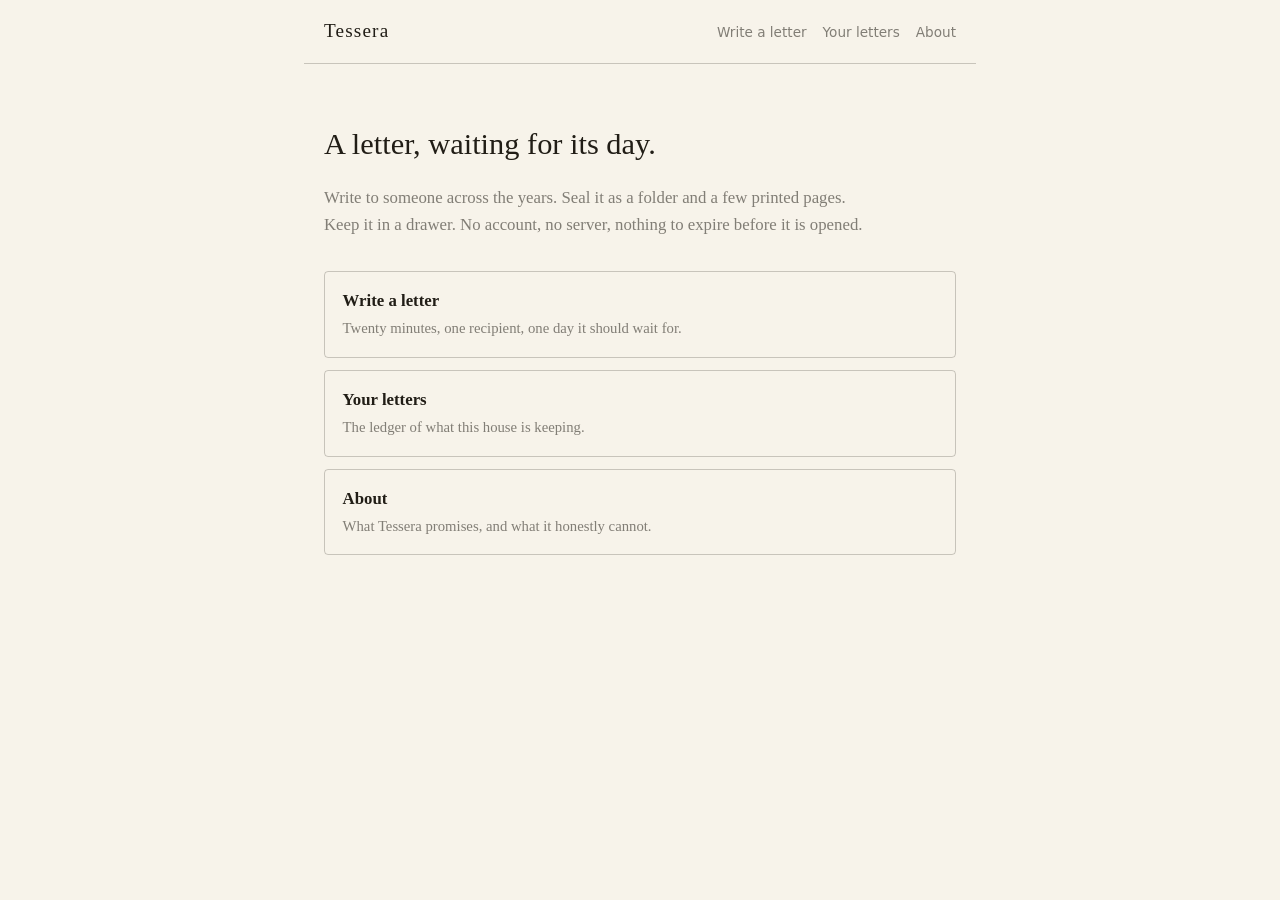
==== app.html @ 47feaee8 "feat(shell): the landing becomes the front door; app keeps the quiet path at app.html Co-Authored-By" ====
<!doctype html>
<html lang="en">
<head>
<meta charset="utf-8">
<meta name="viewport" content="width=device-width, initial-scale=1">
<meta name="color-scheme" content="light dark">
<title>Tessera · letters across time</title>
<link rel="icon" href='data:image/svg+xml,<svg xmlns="http://www.w3.org/2000/svg" viewBox="0 0 16 16"><circle cx="8" cy="8" r="6.5" fill="none" stroke="%238a4b2d" stroke-width="2"/><path d="M8 1.5 A6.5 6.5 0 0 1 8 14.5" fill="%238a4b2d"/></svg>'>
<link rel="stylesheet" href="style.css">
<link rel="stylesheet" href="print.css">
</head>
<body>
<header class="site-head">
  <a class="wordmark" href="#home">Tessera</a>
  <nav class="site-nav">
    <a class="nav-link" href="#write">Write a letter</a>
    <a class="nav-link" href="#letters">Your letters</a>
    <a class="nav-link" href="#about">About</a>
  </nav>
</header>

<main>
  <section id="screen-home">
    <h1 class="home-title">A letter, waiting for its day.</h1>
    <p class="home-lede">Write to someone across the years. Seal it as a folder and a few printed pages. Keep it in a drawer. No account, no server, nothing to expire before it is opened.</p>
    <div class="doors">
      <a class="door" href="#write"><strong>Write a letter</strong><span>Twenty minutes, one recipient, one day it should wait for.</span></a>
      <a class="door" href="#letters"><strong>Your letters</strong><span>The ledger of what this house is keeping.</span></a>
      <a class="door" href="#about"><strong>About</strong><span>What Tessera promises, and what it honestly cannot.</span></a>
    </div>
  </section>

  <section id="screen-write" hidden>
    <div id="compose-root"></div>
  </section>

  <section id="screen-letters" hidden>
    <div id="registry-root"></div>
  </section>

  <section id="screen-about" hidden>
    <h2 class="screen-title">About Tessera</h2>
    <p>Tessera is a writing room for letters that open years from now. Each sealed letter is an ordinary folder of plain files and a small print kit. The paper is the letter; the folder is its convenience copy.</p>
    <p>The format is public domain and documented inside every letter, so a folder found in forty years explains itself. The tool is a single page that works offline, from a USB stick if it must.</p>
    <h3 id="honesty">The honest part</h3>
    <p>Tessera cannot stop anyone opening a letter early, and will not pretend it can. Sealing here is ritual and custody, not enforcement. There are no delivery promises, because there is no deliverer. What holds instead: a named keeper, a printed date, and the small ceremony of a token broken in two.</p>
    <p class="hint">Your letters never leave this device. There is no account and no analytics of any kind.</p>
    <p class="hint"><span id="version-note"></span> · spec CC0 · code MIT</p>
  </section>
</main>

<div id="print-overlay" hidden>
  <div class="print-toolbar">
    <button id="print-close" class="btn-quiet">Back</button>
    <button id="print-go" class="btn-primary">Print the kit</button>
  </div>
  <div id="print-root"></div>
</div>

<script src="data/occasions.js"></script>
<script src="js/manifest.js"></script>
<script src="js/token.js"></script>
<script src="js/zip.js"></script>
<script src="js/state.js"></script>
<script src="js/export.js"></script>
<script src="js/print.js"></script>
<script src="js/registry.js"></script>
<script src="js/compose.js"></script>
<script src="js/main.js"></script>
</body>
</html>
---- style.css ----
/* Tessera — paper & ink. Screen layer first, print engine at the bottom. */

/* App-owned faces (fonts/, OFL). Local relative URLs only — never a network
   fetch (century check A). System stacks remain as fallbacks: a copy with
   fonts/ stripped still prints sanely (century check C). */
@font-face {
  font-family: 'Young Serif';
  src: url('fonts/YoungSerif-Regular.ttf') format('truetype');
  font-weight: 400; font-style: normal; font-display: swap;
}
@font-face {
  font-family: 'Courier Prime';
  src: url('fonts/CourierPrime-Regular.ttf') format('truetype');
  font-weight: 400; font-style: normal; font-display: swap;
}
@font-face {
  font-family: 'Courier Prime';
  src: url('fonts/CourierPrime-Bold.ttf') format('truetype');
  font-weight: 700; font-style: normal; font-display: swap;
}
@font-face {
  font-family: 'Courier Prime';
  src: url('fonts/CourierPrime-Italic.ttf') format('truetype');
  font-weight: 400; font-style: italic; font-display: swap;
}

:root {
  --paper: #f7f3ea; --ink: #211d16; --wax: #8a4b2d;
  --faint: rgba(33, 29, 22, 0.55); --hairline: rgba(33, 29, 22, 0.22);
  --serif: Georgia, 'Iowan Old Style', 'Palatino Linotype', 'Book Antiqua', 'Times New Roman', serif;
  --ui: system-ui, sans-serif;
  --display: 'Young Serif', Georgia, 'Iowan Old Style', 'Palatino Linotype', 'Book Antiqua', 'Times New Roman', serif;
  --typewriter: 'Courier Prime', ui-monospace, monospace;
}
@media (prefers-color-scheme: dark) {
  :root { --paper: #1c1813; --ink: #e8e0d0; --wax: #c96f42;
          --faint: rgba(232, 224, 208, 0.55); --hairline: rgba(232, 224, 208, 0.22); }
}
* { box-sizing: border-box; }
body { margin: 0; background: var(--paper); color: var(--ink);
       font: 1.05rem/1.6 var(--serif); }
main { max-width: 42rem; margin: 0 auto; padding: 1rem 1.25rem 4rem; }

.site-head { display: flex; justify-content: space-between; align-items: baseline;
             max-width: 42rem; margin: 0 auto; padding: 1rem 1.25rem;
             border-bottom: 1px solid var(--hairline); }
.wordmark { font-family: var(--serif); font-size: 1.2rem; letter-spacing: 0.06em;
            color: var(--ink); text-decoration: none; }
.site-nav { display: flex; gap: 1rem; font-family: var(--ui); font-size: 0.85rem; }
.nav-link { color: var(--faint); text-decoration: none; }
.nav-link.nav-on { color: var(--wax); }

.home-title { font-weight: normal; font-size: 1.9rem; margin: 2.5rem 0 0.5rem; }
.home-lede { color: var(--faint); max-width: 34rem; }
.doors { display: grid; gap: 0.75rem; margin-top: 2rem; }
.door { display: grid; gap: 0.15rem; padding: 1rem 1.1rem; border: 1px solid var(--hairline);
        border-radius: 4px; color: var(--ink); text-decoration: none; }
.door:hover { border-color: var(--wax); }
.door span { color: var(--faint); font-size: 0.92rem; }

.screen-title, .compose-q { font-weight: normal; font-size: 1.5rem; margin: 2rem 0 0.75rem; }
.compose-sub { font-weight: normal; font-size: 1.1rem; color: var(--faint); margin: 1.5rem 0 0.5rem; }
.compose-progress { font-family: var(--ui); font-size: 0.8rem; color: var(--faint); margin: 1.5rem 0 0; }
.hint { color: var(--faint); font-size: 0.92rem; }
.date-words { color: var(--wax); font-style: italic; }

.field, .letter-input { width: 100%; padding: 0.6rem 0.7rem; font: inherit;
  color: var(--ink); background: transparent; border: 1px solid var(--hairline); border-radius: 3px; }
.field:focus, .letter-input:focus { outline: none; border-color: var(--wax); }
.letter-input { min-height: 55vh; line-height: 1.7; resize: vertical; max-width: 65ch; }

.btn-primary, .btn-quiet, .chip { font-family: var(--ui); font-size: 0.9rem;
  padding: 0.55rem 1rem; border-radius: 3px; cursor: pointer; }
.btn-primary { background: var(--wax); color: var(--paper); border: 1px solid var(--wax); }
.btn-quiet { background: transparent; color: var(--ink); border: 1px solid var(--hairline); }
.btn-small { padding: 0.3rem 0.6rem; font-size: 0.8rem; }
.btn-link { text-decoration: none; display: inline-block; }
.chips { display: flex; flex-wrap: wrap; gap: 0.5rem; margin: 0.75rem 0; }
.chip { background: transparent; border: 1px solid var(--hairline); color: var(--ink); }
.chip[aria-pressed="true"], .chip.chip-on { border-color: var(--wax); color: var(--wax); }
.check-row { display: flex; gap: 0.5rem; align-items: baseline; margin: 1rem 0; color: var(--faint); }
.compose-nav { display: flex; justify-content: space-between; gap: 0.75rem; margin-top: 2rem; }

.prompts { border-left: 2px solid var(--hairline); padding: 0.25rem 0 0.25rem 1rem;
           margin: 0.75rem 0; color: var(--faint); font-style: italic; font-size: 0.95rem; }
.prompt { margin: 0.35rem 0; }

.seal-facts { display: grid; grid-template-columns: max-content 1fr; gap: 0.3rem 1rem; }
.seal-facts dt { color: var(--faint); }
.seal-facts dd { margin: 0; }
.letter-preview { border: 1px solid var(--hairline); padding: 1rem; max-height: 14rem;
                  overflow: auto; white-space: pre-wrap; font-size: 0.95rem; }
.sealed-wrap { text-align: center; }
.sealed-token { max-width: 240px; margin: 1.5rem auto; animation: seal-in 1.4s ease-out; }
.sealed-token svg { width: 100%; height: auto; }
.sealed-id { font-family: var(--ui); letter-spacing: 0.08em; }
@keyframes seal-in { from { opacity: 0; transform: scale(0.92); } to { opacity: 1; transform: none; } }
@media (prefers-reduced-motion: reduce) { .sealed-token { animation: none; } }

.ledger { display: grid; gap: 0.6rem; }
.ledger-row { display: flex; justify-content: space-between; gap: 0.75rem; align-items: start;
              border: 1px solid var(--hairline); border-radius: 4px; padding: 0.75rem 0.9rem; }
.ledger-to { margin: 0 0 0.15rem; }
.ledger-meta { margin: 0; color: var(--faint); font-size: 0.9rem; }
.ledger-id { margin: 0.25rem 0 0; font-family: var(--ui); font-size: 0.75rem; color: var(--faint); }
.ledger-actions { display: grid; gap: 0.35rem; justify-items: end; }
/* The print engine (overlay, sheets, @media print) lives in print.css —
   shared by every door that shows the kit. */
---- print.css ----
/* print.css — the print kit's engine, shared by every door. Self-sufficient:
   faces and fallbacks are declared here; @font-face lives with each page's
   own stylesheet (style.css and landing/landing.css both name the same
   families). Moved from style.css 2026-07-10, rules unchanged. */
#print-overlay {
  --display: 'Young Serif', Georgia, 'Iowan Old Style', 'Palatino Linotype', 'Book Antiqua', 'Times New Roman', serif;
  --typewriter: 'Courier Prime', ui-monospace, monospace;
}

.mono { font-family: ui-monospace, monospace; }

/* ---- print overlay (screen preview: stacked paper cards) ---- */
#print-overlay { position: fixed; inset: 0; overflow: auto; background: var(--paper, #f7f3ea); padding: 1rem; z-index: 90; }
.print-toolbar { display: flex; justify-content: space-between; max-width: 46rem; margin: 0 auto 1rem; }
.sheet { background: #fdfbf5; color: #211d16; max-width: 46rem; margin: 0 auto 1.5rem;
         padding: 2.2rem 2.4rem; border: 1px solid rgba(33,29,22,0.18); box-shadow: 0 1px 4px rgba(0,0,0,0.08); }
.sheet-footer { margin-top: 1.5rem; padding-top: 0.5rem; border-top: 1px solid rgba(33,29,22,0.25);
                font-family: var(--typewriter); font-size: 8.5pt; color: rgba(33,29,22,0.6);
                display: flex; justify-content: space-between; }
.cover-rule { border-top: 1px solid rgba(33,29,22,0.4); margin: 1.2rem 0; }
.cover-kicker { font-family: var(--display); font-size: 9pt; letter-spacing: 0.14em; text-transform: uppercase; }
.cover-title { font-family: var(--display); font-weight: normal; font-size: 1.6rem; }
.cover-plea { font-family: var(--display); font-style: italic; }
.cover-promises { margin-top: 1.2rem; font-size: 0.95rem; }
.letter-body { white-space: pre-wrap; max-width: 65ch; }
.readme-pre { white-space: pre-wrap; font-family: var(--typewriter); font-size: 9.5pt; line-height: 1.5; }
.sheet-heading { font-family: var(--display); font-weight: normal; }
.sheet-note { color: rgba(33,29,22,0.6); font-size: 0.9rem; }
.token-holder svg { max-width: 100%; height: auto; }
.register-table { width: 100%; border-collapse: collapse; font-size: 10pt; }
.register-table td, .register-table th { border-bottom: 1px solid rgba(33,29,22,0.25);
                  padding: 0.35rem 0.5rem; text-align: left; }

/* ---- the print engine itself ---- */
@page { margin: 15mm; }
@media print {
  body > *:not(#print-overlay) { display: none !important; }
  #print-overlay { position: static; overflow: visible; padding: 0; background: #fff; }
  .print-toolbar { display: none; }
  .sheet { border: none; box-shadow: none; max-width: none; margin: 0; padding: 0 6mm;
           break-after: page; font-size: 11.5pt; }
  .sheet:last-child { break-after: auto; }
  .letter-body { font-size: 11.5pt; }
}
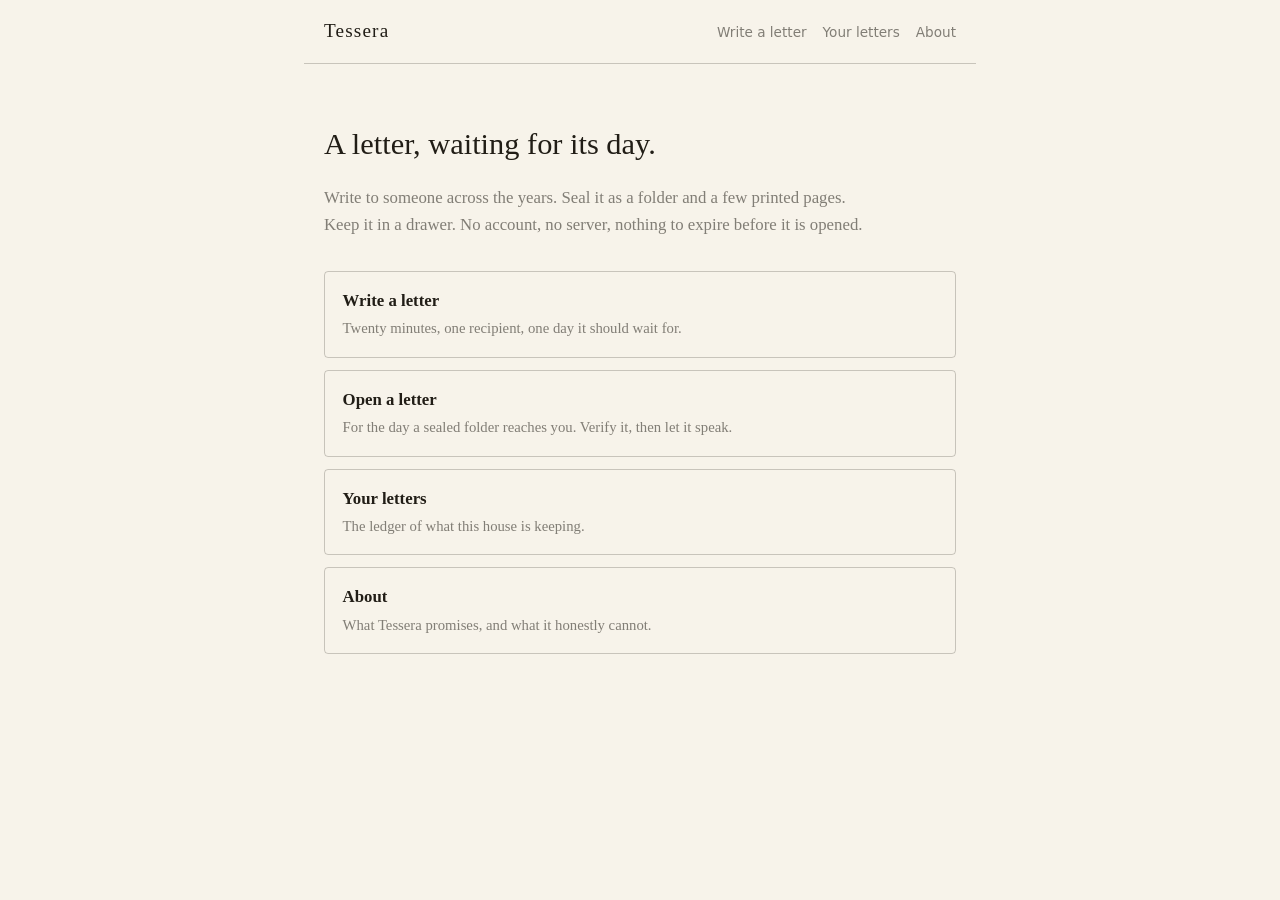
==== commit 2dcc986b: "feat(open): the fourth door — intake, verify, and the date check Drop or choose a zip; facts, finger" ====
--- a/app.html
+++ b/app.html
@@ -25,6 +25,7 @@
     <p class="home-lede">Write to someone across the years. Seal it as a folder and a few printed pages. Keep it in a drawer. No account, no server, nothing to expire before it is opened.</p>
     <div class="doors">
       <a class="door" href="#write"><strong>Write a letter</strong><span>Twenty minutes, one recipient, one day it should wait for.</span></a>
+      <a class="door" href="#open"><strong>Open a letter</strong><span>For the day a sealed folder reaches you. Verify it, then let it speak.</span></a>
       <a class="door" href="#letters"><strong>Your letters</strong><span>The ledger of what this house is keeping.</span></a>
       <a class="door" href="#about"><strong>About</strong><span>What Tessera promises, and what it honestly cannot.</span></a>
     </div>
@@ -32,6 +33,10 @@
 
   <section id="screen-write" hidden>
     <div id="compose-root"></div>
+  </section>
+
+  <section id="screen-open" hidden>
+    <div id="open-root"></div>
   </section>
 
   <section id="screen-letters" hidden>
@@ -66,6 +71,7 @@
 <script src="js/print.js"></script>
 <script src="js/registry.js"></script>
 <script src="js/compose.js"></script>
+<script src="js/open.js"></script>
 <script src="js/main.js"></script>
 </body>
 </html>
--- a/style.css
+++ b/style.css
@@ -97,6 +97,25 @@
 @keyframes seal-in { from { opacity: 0; transform: scale(0.92); } to { opacity: 1; transform: none; } }
 @media (prefers-reduced-motion: reduce) { .sealed-token { animation: none; } }
 
+/* ---- the opening door (v0.2) ---- */
+.open-drop { border: 2px dashed var(--hairline); border-radius: 4px; padding: 2rem 1rem;
+             text-align: center; color: var(--faint); margin: 1.25rem 0; }
+.open-drop.open-drop-armed { border-color: var(--wax); color: var(--ink); }
+.open-drop input { display: block; margin: 0.75rem auto 0; font-family: var(--ui); font-size: 16px; max-width: 100%; }
+.verify-checks { list-style: none; padding: 0; margin: 0.75rem 0; font-family: var(--ui); font-size: 0.92rem; }
+.verify-checks li { display: flex; gap: 0.5rem; align-items: baseline; padding: 0.25rem 0; }
+.verify-ok { color: var(--faint); }
+.verify-bad { color: var(--wax); }
+.verify-warn { color: var(--wax); font-family: var(--ui); font-size: 0.92rem; }
+.token-compare { display: grid; grid-template-columns: 1fr 1fr; gap: 0.75rem; margin: 1rem 0; }
+.token-compare figure { margin: 0; border: 1px solid var(--hairline); border-radius: 4px; padding: 0.5rem; }
+.token-compare img, .token-compare svg { width: 100%; height: auto; display: block; }
+.token-compare figcaption { color: var(--faint); font-family: var(--ui); font-size: 0.8rem; padding-top: 0.4rem; }
+.token-large { margin: 1rem 0; }
+.token-large svg { width: 100%; height: auto; }
+.opened-letter .letter-body { white-space: pre-wrap; max-width: 65ch; font-size: 1.05rem; line-height: 1.7; }
+@media (max-width: 480px) { .token-compare { grid-template-columns: 1fr; } }
+
 .ledger { display: grid; gap: 0.6rem; }
 .ledger-row { display: flex; justify-content: space-between; gap: 0.75rem; align-items: start;
               border: 1px solid var(--hairline); border-radius: 4px; padding: 0.75rem 0.9rem; }
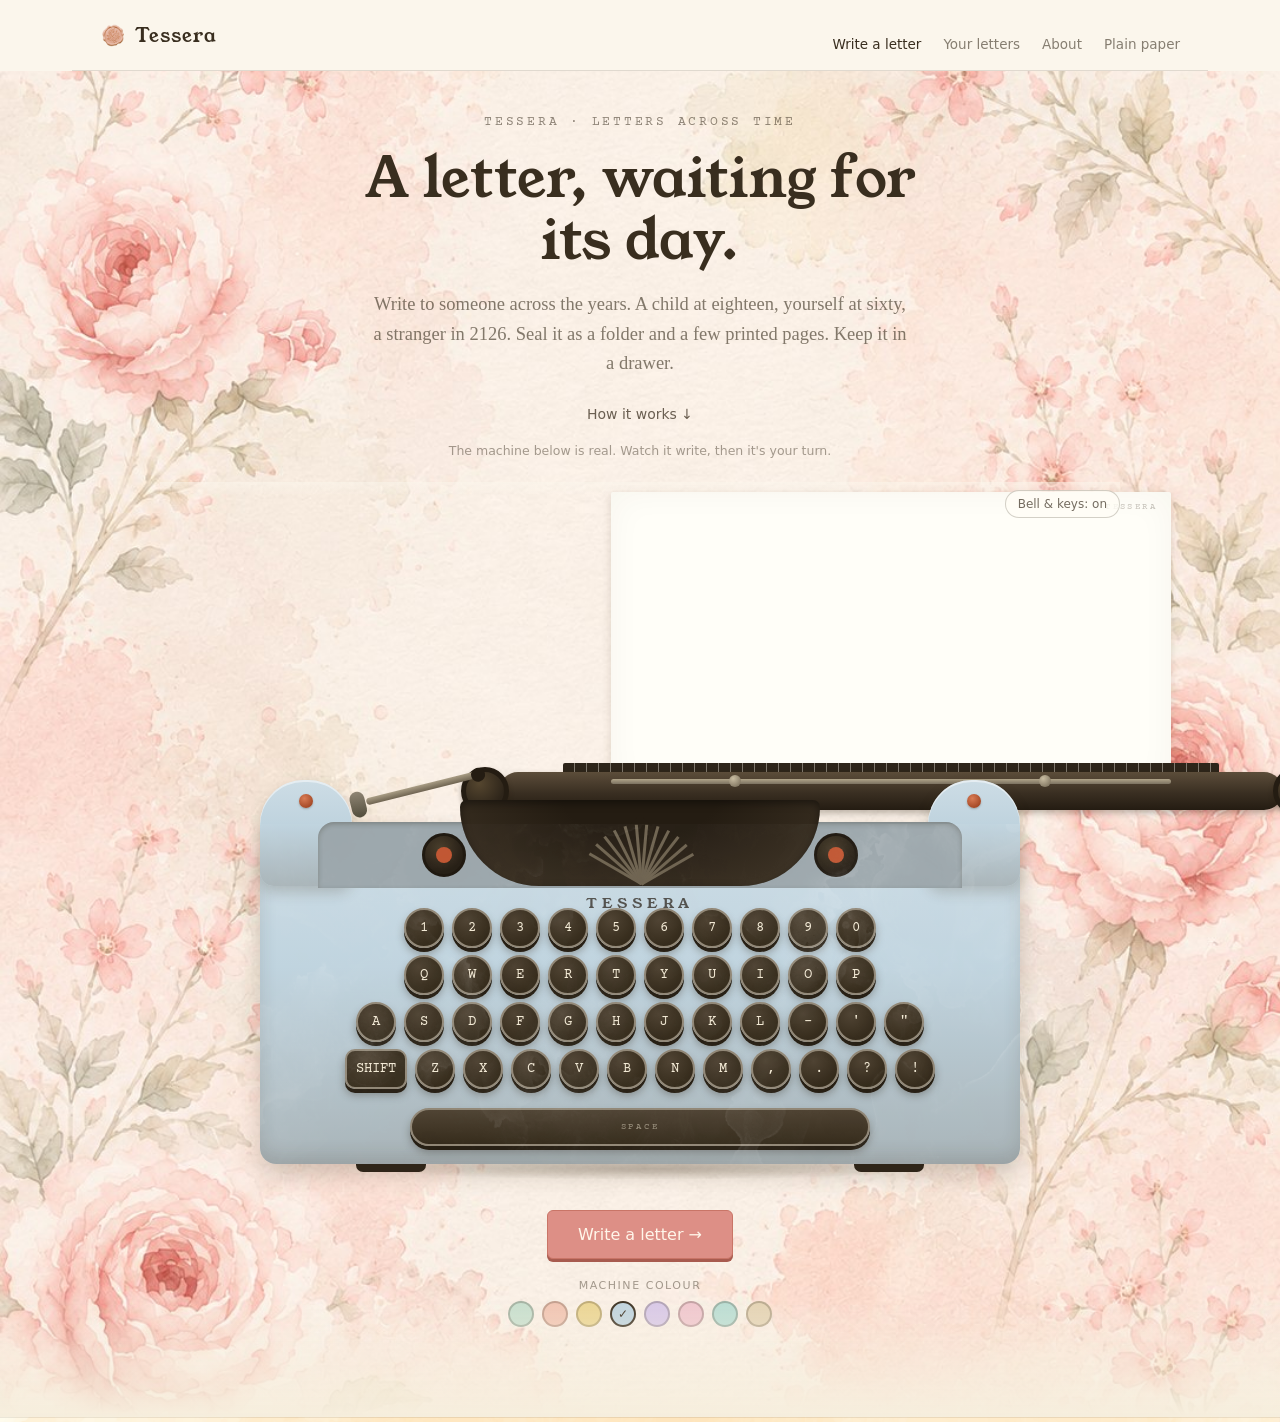
==== commit bb939e1c: "refactor: retire app.html and the plain renderers (landing is the app) app.html becomes a redirect t" ====
--- a/app.html
+++ b/app.html
@@ -1,77 +1,6 @@
 <!doctype html>
-<html lang="en">
-<head>
 <meta charset="utf-8">
-<meta name="viewport" content="width=device-width, initial-scale=1">
-<meta name="color-scheme" content="light dark">
-<title>Tessera · letters across time</title>
-<link rel="icon" href='data:image/svg+xml,<svg xmlns="http://www.w3.org/2000/svg" viewBox="0 0 16 16"><circle cx="8" cy="8" r="6.5" fill="none" stroke="%238a4b2d" stroke-width="2"/><path d="M8 1.5 A6.5 6.5 0 0 1 8 14.5" fill="%238a4b2d"/></svg>'>
-<link rel="stylesheet" href="style.css">
-<link rel="stylesheet" href="print.css">
-</head>
-<body>
-<header class="site-head">
-  <a class="wordmark" href="#home">Tessera</a>
-  <nav class="site-nav">
-    <a class="nav-link" href="#write">Write a letter</a>
-    <a class="nav-link" href="#letters">Your letters</a>
-    <a class="nav-link" href="#about">About</a>
-  </nav>
-</header>
-
-<main>
-  <section id="screen-home">
-    <h1 class="home-title">A letter, waiting for its day.</h1>
-    <p class="home-lede">Write to someone across the years. Seal it as a folder and a few printed pages. Keep it in a drawer. No account, no server, nothing to expire before it is opened.</p>
-    <div class="doors">
-      <a class="door" href="#write"><strong>Write a letter</strong><span>Twenty minutes, one recipient, one day it should wait for.</span></a>
-      <a class="door" href="#open"><strong>Open a letter</strong><span>For the day a sealed folder reaches you. Verify it, then let it speak.</span></a>
-      <a class="door" href="#letters"><strong>Your letters</strong><span>The ledger of what this house is keeping.</span></a>
-      <a class="door" href="#about"><strong>About</strong><span>What Tessera promises, and what it honestly cannot.</span></a>
-    </div>
-  </section>
-
-  <section id="screen-write" hidden>
-    <div id="compose-root"></div>
-  </section>
-
-  <section id="screen-open" hidden>
-    <div id="open-root"></div>
-  </section>
-
-  <section id="screen-letters" hidden>
-    <div id="registry-root"></div>
-  </section>
-
-  <section id="screen-about" hidden>
-    <h2 class="screen-title">About Tessera</h2>
-    <p>Tessera is a writing room for letters that open years from now. Each sealed letter is an ordinary folder of plain files and a small print kit. The paper is the letter; the folder is its convenience copy.</p>
-    <p>The format is public domain and documented inside every letter, so a folder found in forty years explains itself. The tool is a single page that works offline, from a USB stick if it must.</p>
-    <h3 id="honesty">The honest part</h3>
-    <p>Tessera cannot stop anyone opening a letter early, and will not pretend it can. Sealing here is ritual and custody, not enforcement. There are no delivery promises, because there is no deliverer. What holds instead: a named keeper, a printed date, and the small ceremony of a token broken in two.</p>
-    <p class="hint">Your letters never leave this device. There is no account and no analytics of any kind.</p>
-    <p class="hint"><span id="version-note"></span> · spec CC0 · code MIT</p>
-  </section>
-</main>
-
-<div id="print-overlay" hidden>
-  <div class="print-toolbar">
-    <button id="print-close" class="btn-quiet">Back</button>
-    <button id="print-go" class="btn-primary">Print the kit</button>
-  </div>
-  <div id="print-root"></div>
-</div>
-
-<script src="data/occasions.js"></script>
-<script src="js/manifest.js"></script>
-<script src="js/token.js"></script>
-<script src="js/zip.js"></script>
-<script src="js/state.js"></script>
-<script src="js/export.js"></script>
-<script src="js/print.js"></script>
-<script src="js/registry.js"></script>
-<script src="js/compose.js"></script>
-<script src="js/open.js"></script>
-<script src="js/main.js"></script>
-</body>
-</html>
+<title>Tessera</title>
+<meta http-equiv="refresh" content="0; url=./">
+<link rel="canonical" href="./">
+<p>Tessera has one door now. <a href="./">Continue to Tessera</a>.</p>
